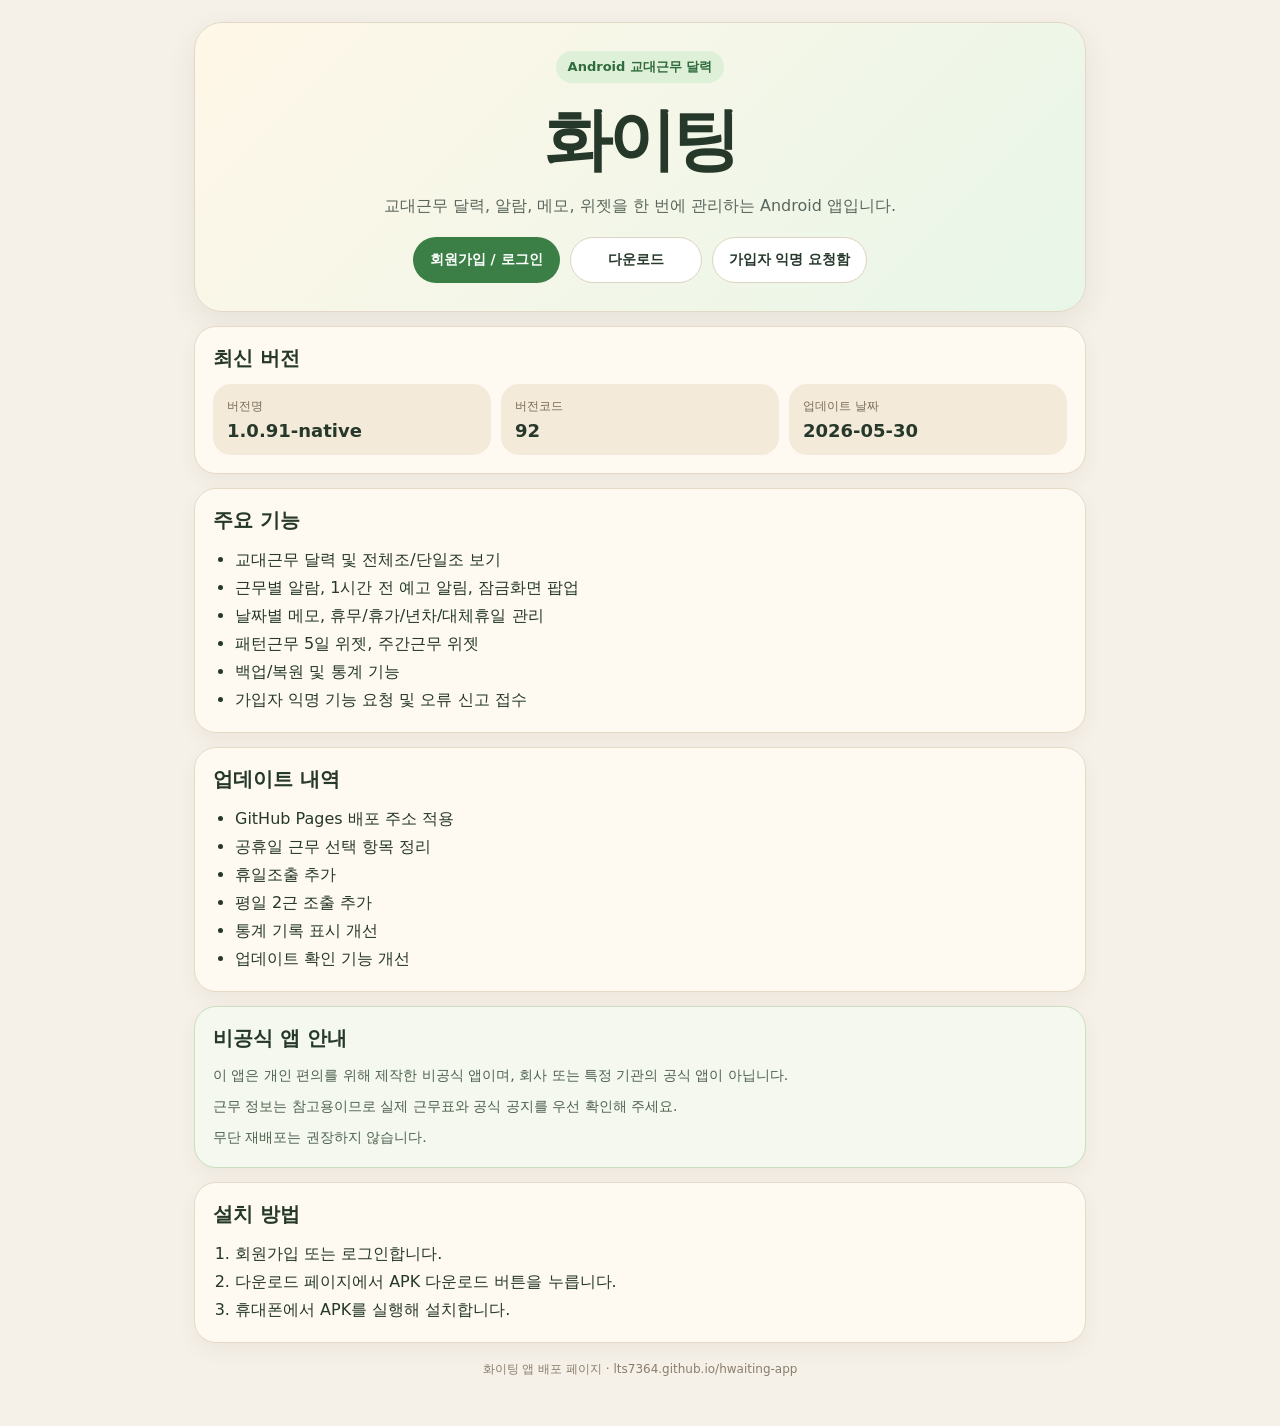
==== index.html @ ff62a0c6 "Add files via upload" ====
<!doctype html>
<html lang="ko">
<head>
  <meta charset="utf-8" />
  <meta name="viewport" content="width=device-width, initial-scale=1" />
  <title>화이팅 교대근무 앱</title>
  <link rel="stylesheet" href="style.css" />
</head>
<body>
  <main class="page">
    <section class="hero">
      <div class="badge">Android 교대근무 달력</div>
      <h1>화이팅</h1>
      <p class="subtitle">교대근무 달력, 알람, 메모, 위젯을 한 번에 관리하는 Android 앱입니다.</p>
      <div class="actions">
        <a class="btn primary" href="login.html">회원가입 / 로그인</a>
        <a class="btn secondary" href="download.html">다운로드</a>
        <a class="btn secondary" href="request.html">가입자 익명 요청함</a>
      </div>
      
    </section>

    <section class="card version-card">
      <h2>최신 버전</h2>
      <div class="version-grid">
        <div><span class="label">버전명</span><strong id="versionName">불러오는 중...</strong></div>
        <div><span class="label">버전코드</span><strong id="versionCode">-</strong></div>
        <div><span class="label">업데이트 날짜</span><strong id="updatedAt">-</strong></div>
      </div>
    </section>

    <section class="card">
      <h2>주요 기능</h2>
      <ul class="feature-list">
        <li>교대근무 달력 및 전체조/단일조 보기</li>
        <li>근무별 알람, 1시간 전 예고 알림, 잠금화면 팝업</li>
        <li>날짜별 메모, 휴무/휴가/년차/대체휴일 관리</li>
        <li>패턴근무 5일 위젯, 주간근무 위젯</li>
        <li>백업/복원 및 통계 기능</li>
        <li>가입자 익명 기능 요청 및 오류 신고 접수</li>
      </ul>
    </section>

    <section class="card" id="changelog-card">
      <h2>업데이트 내역</h2>
      <ul id="changelog" class="changelog"><li>업데이트 내역을 불러오는 중...</li></ul>
    </section>


    <section class="card notice-card">
      <h2>비공식 앱 안내</h2>
      <p>
        이 앱은 개인 편의를 위해 제작한 비공식 앱이며, 회사 또는 특정 기관의 공식 앱이 아닙니다.
      </p>
      <p>
        근무 정보는 참고용이므로 실제 근무표와 공식 공지를 우선 확인해 주세요.
      </p>
      <p>
        무단 재배포는 권장하지 않습니다.
      </p>
    </section>

    <section class="card" id="install">
      <h2>설치 방법</h2>
      <ol class="install-list">
        <li>회원가입 또는 로그인합니다.</li>
        <li>다운로드 페이지에서 APK 다운로드 버튼을 누릅니다.</li>
        <li>휴대폰에서 APK를 실행해 설치합니다.</li>
      </ol>
    </section>

    <footer>
      <p>화이팅 앱 배포 페이지 · lts7364.github.io/hwaiting-app</p>
    </footer>
  </main>

  <script>
    async function loadVersion() {
      try {
        const res = await fetch("version.json", { cache: "no-store" });
        const data = await res.json();
        document.getElementById("versionName").textContent = data.versionName || "-";
        document.getElementById("versionCode").textContent = data.versionCode ?? "-";
        document.getElementById("updatedAt").textContent = data.updatedAt || "-";

        const list = document.getElementById("changelog");
        list.innerHTML = "";
        const changelog = Array.isArray(data.changelog) ? data.changelog : [];
        if (changelog.length === 0) {
          list.innerHTML = "<li>등록된 업데이트 내역이 없습니다.</li>";
        } else {
          changelog.forEach(item => {
            const li = document.createElement("li");
            li.textContent = item;
            list.appendChild(li);
          });
        }
      } catch (e) {
        document.getElementById("versionName").textContent = "확인 실패";
        document.getElementById("changelog").innerHTML = "<li>version.json을 불러오지 못했습니다.</li>";
      }
    }
    loadVersion();
  </script>
</body>
</html>
---- style.css ----
* { box-sizing: border-box; }

body {
  margin: 0;
  font-family: system-ui, -apple-system, BlinkMacSystemFont, "Segoe UI", sans-serif;
  background: #f6f1e8;
  color: #25382a;
}

.page {
  width: min(920px, 100%);
  margin: 0 auto;
  padding: 22px 14px 36px;
}

.page.narrow { width: min(620px, 100%); }

.hero {
  background: linear-gradient(135deg, #fff7e8, #e8f6e8);
  border: 1px solid #e2d8c7;
  border-radius: 28px;
  padding: 28px 20px;
  text-align: center;
  box-shadow: 0 10px 30px rgba(50, 45, 35, 0.08);
}

.small-hero { padding: 22px 18px; }

.badge {
  display: inline-block;
  padding: 7px 12px;
  border-radius: 999px;
  background: #dff0d8;
  color: #2f6b3c;
  font-size: 13px;
  font-weight: 800;
}

h1 {
  margin: 12px 0 8px;
  font-size: clamp(40px, 11vw, 68px);
  letter-spacing: -0.06em;
}

.subtitle {
  margin: 0 auto;
  max-width: 620px;
  font-size: 16px;
  line-height: 1.55;
  color: #5a665c;
}

.actions {
  margin-top: 18px;
  display: flex;
  gap: 10px;
  justify-content: center;
  flex-wrap: wrap;
}

.actions.left { justify-content: flex-start; }

.btn {
  display: inline-flex;
  align-items: center;
  justify-content: center;
  min-width: 132px;
  min-height: 46px;
  padding: 0 16px;
  border-radius: 999px;
  text-decoration: none;
  font-weight: 900;
  border: 1px solid transparent;
  cursor: pointer;
  font-size: 14px;
}

.btn.primary { background: #3b7f47; color: white; }
.btn.secondary { background: white; color: #25382a; border-color: #ded3c2; }
.btn.danger { background: #d65d65; color: white; }
.btn.full { width: 100%; }
.btn.mini { min-width: 90px; min-height: 38px; padding: 0 12px; }

.notice {
  margin: 14px 0 0;
  font-size: 13px;
  color: #7a6b56;
}

.card {
  margin-top: 14px;
  background: #fffaf1;
  border: 1px solid #e5dac8;
  border-radius: 22px;
  padding: 18px;
  box-shadow: 0 8px 20px rgba(50, 45, 35, 0.05);
}

.card h2 { margin: 0 0 12px; font-size: 20px; }

.version-grid {
  display: grid;
  grid-template-columns: repeat(3, 1fr);
  gap: 10px;
}

.version-grid > div {
  background: #f4ead9;
  border-radius: 18px;
  padding: 14px;
}

.label {
  display: block;
  font-size: 12px;
  color: #7a6b56;
  margin-bottom: 5px;
}

strong { font-size: 18px; }

.feature-list, .changelog, .install-list {
  margin: 0;
  padding-left: 22px;
  line-height: 1.75;
}

.form { display: grid; gap: 10px; }

input {
  width: 100%;
  min-height: 46px;
  border-radius: 14px;
  border: 1px solid #dacdbb;
  background: white;
  color: #25382a;
  padding: 0 13px;
  font-size: 15px;
  outline: none;
}

input:focus { border-color: #3b7f47; box-shadow: 0 0 0 3px rgba(59, 127, 71, 0.14); }

.small {
  margin: 0;
  color: #6e6558;
  font-size: 13px;
  line-height: 1.6;
}

code {
  background: #eee3d2;
  padding: 2px 5px;
  border-radius: 6px;
}

.warn {
  background: #fff1f3;
  border-color: #f3cad2;
}

.warn p {
  margin: 0;
  line-height: 1.6;
  color: #774955;
}

.list { display: grid; gap: 10px; margin-top: 12px; }

.item {
  display: flex;
  gap: 10px;
  align-items: center;
  justify-content: space-between;
  background: #f4ead9;
  border: 1px solid #e1d3bf;
  border-radius: 16px;
  padding: 12px;
}

.meta {
  margin-top: 4px;
  font-size: 12px;
  color: #6e6558;
  line-height: 1.4;
}

footer {
  text-align: center;
  margin-top: 18px;
  color: #8a7d6c;
  font-size: 12px;
}

@media (max-width: 620px) {
  .version-grid { grid-template-columns: 1fr; }
  .hero { padding: 24px 16px; }
  .btn { width: 100%; }
  .item { align-items: stretch; flex-direction: column; }
}


.notice-card {
  background: #f4f8ef;
  border-color: #cadfbe;
}

.notice-card p {
  margin: 8px 0 0;
  line-height: 1.65;
  color: #4f614f;
  font-size: 14px;
}


select,
textarea {
  width: 100%;
  border-radius: 14px;
  border: 1px solid #dacdbb;
  background: white;
  color: #25382a;
  padding: 12px 13px;
  font-size: 15px;
  outline: none;
  font-family: inherit;
}

select {
  min-height: 46px;
}

textarea {
  min-height: 140px;
  resize: vertical;
  line-height: 1.5;
}

select:focus,
textarea:focus {
  border-color: #3b7f47;
  box-shadow: 0 0 0 3px rgba(59, 127, 71, 0.14);
}

.top-gap {
  margin-top: 10px;
}

.no-top {
  margin-top: 10px;
}

.item.vertical {
  align-items: stretch;
  flex-direction: column;
}

.item-head {
  display: flex;
  gap: 8px;
  justify-content: space-between;
  align-items: center;
}

.status {
  display: inline-flex;
  align-items: center;
  justify-content: center;
  border-radius: 999px;
  background: #eadfcf;
  color: #5c5044;
  padding: 4px 9px;
  font-size: 12px;
  font-weight: 900;
  white-space: nowrap;
}

.status.progress {
  background: #d9e8ff;
  color: #285c99;
}

.status.done {
  background: #dff0d8;
  color: #2f6b3c;
}

.status.hold {
  background: #ffe0e4;
  color: #9b3e4b;
}

.request-content {
  white-space: pre-wrap;
  line-height: 1.55;
  font-size: 14px;
  color: #25382a;
  background: rgba(255,255,255,0.55);
  border-radius: 14px;
  padding: 10px;
  margin-top: 8px;
}
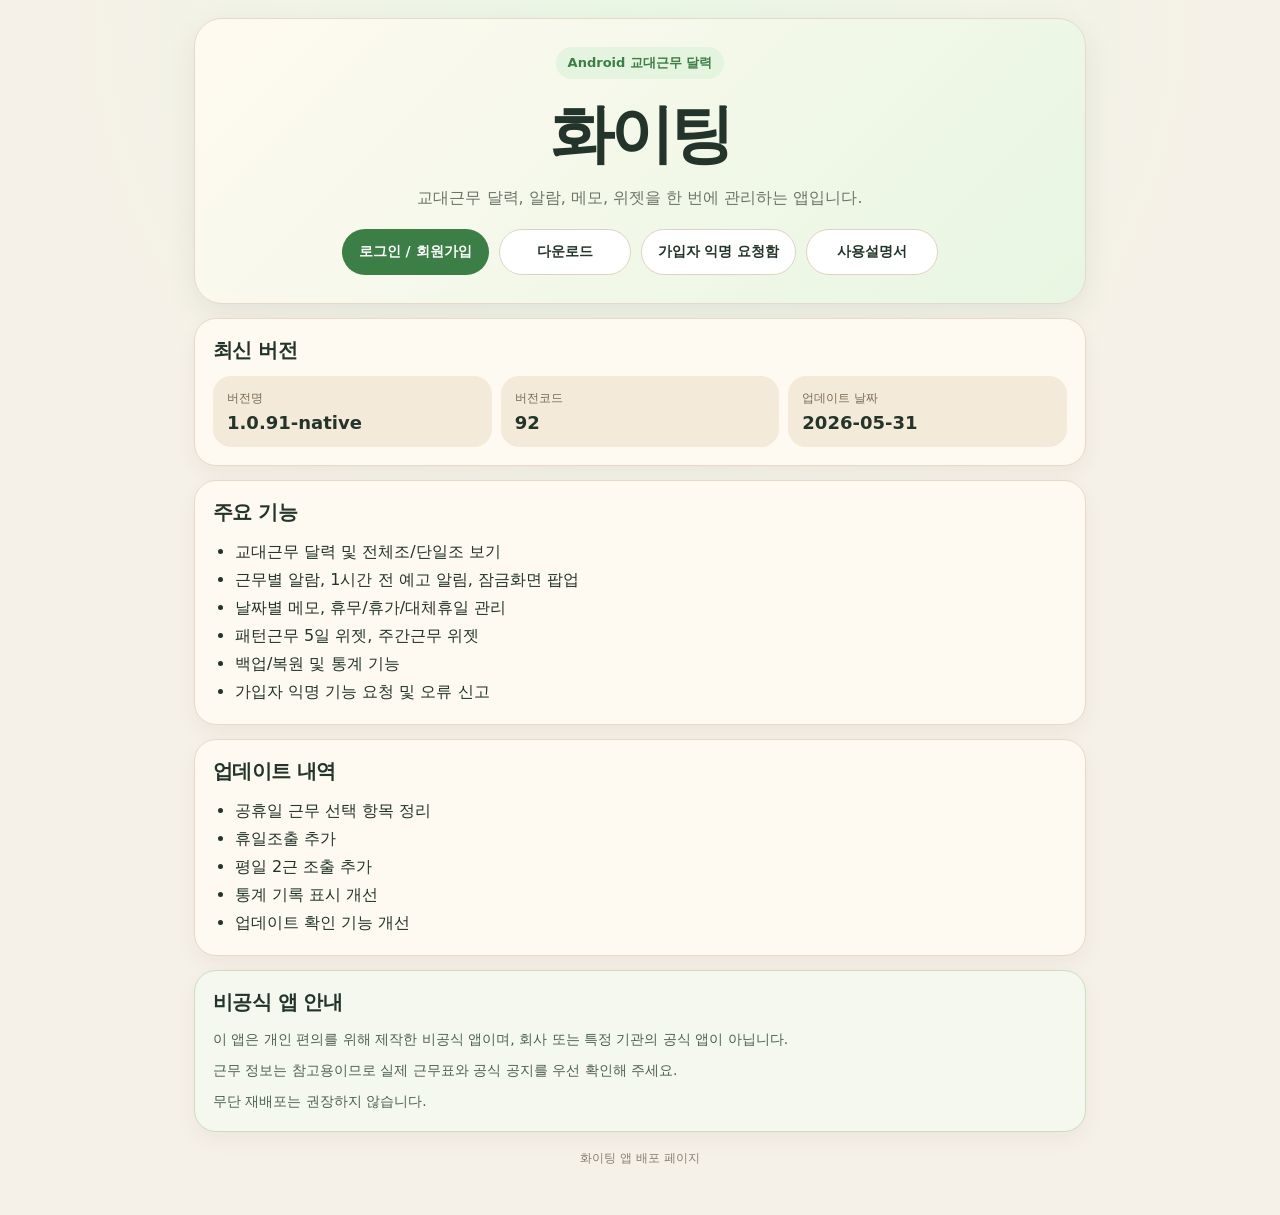
==== commit 020fb46c: "Add files via upload" ====
--- a/index.html
+++ b/index.html
@@ -11,13 +11,13 @@
     <section class="hero">
       <div class="badge">Android 교대근무 달력</div>
       <h1>화이팅</h1>
-      <p class="subtitle">교대근무 달력, 알람, 메모, 위젯을 한 번에 관리하는 Android 앱입니다.</p>
+      <p class="subtitle">교대근무 달력, 알람, 메모, 위젯을 한 번에 관리하는 앱입니다.</p>
       <div class="actions">
-        <a class="btn primary" href="login.html">회원가입 / 로그인</a>
+        <a class="btn primary" href="login.html">로그인 / 회원가입</a>
         <a class="btn secondary" href="download.html">다운로드</a>
         <a class="btn secondary" href="request.html">가입자 익명 요청함</a>
+        <a class="btn secondary" href="guide.html">사용설명서</a>
       </div>
-      
     </section>
 
     <section class="card version-card">
@@ -34,10 +34,10 @@
       <ul class="feature-list">
         <li>교대근무 달력 및 전체조/단일조 보기</li>
         <li>근무별 알람, 1시간 전 예고 알림, 잠금화면 팝업</li>
-        <li>날짜별 메모, 휴무/휴가/년차/대체휴일 관리</li>
+        <li>날짜별 메모, 휴무/휴가/대체휴일 관리</li>
         <li>패턴근무 5일 위젯, 주간근무 위젯</li>
         <li>백업/복원 및 통계 기능</li>
-        <li>가입자 익명 기능 요청 및 오류 신고 접수</li>
+        <li>가입자 익명 기능 요청 및 오류 신고</li>
       </ul>
     </section>
 
@@ -46,31 +46,15 @@
       <ul id="changelog" class="changelog"><li>업데이트 내역을 불러오는 중...</li></ul>
     </section>
 
-
     <section class="card notice-card">
       <h2>비공식 앱 안내</h2>
-      <p>
-        이 앱은 개인 편의를 위해 제작한 비공식 앱이며, 회사 또는 특정 기관의 공식 앱이 아닙니다.
-      </p>
-      <p>
-        근무 정보는 참고용이므로 실제 근무표와 공식 공지를 우선 확인해 주세요.
-      </p>
-      <p>
-        무단 재배포는 권장하지 않습니다.
-      </p>
-    </section>
-
-    <section class="card" id="install">
-      <h2>설치 방법</h2>
-      <ol class="install-list">
-        <li>회원가입 또는 로그인합니다.</li>
-        <li>다운로드 페이지에서 APK 다운로드 버튼을 누릅니다.</li>
-        <li>휴대폰에서 APK를 실행해 설치합니다.</li>
-      </ol>
+      <p>이 앱은 개인 편의를 위해 제작한 비공식 앱이며, 회사 또는 특정 기관의 공식 앱이 아닙니다.</p>
+      <p>근무 정보는 참고용이므로 실제 근무표와 공식 공지를 우선 확인해 주세요.</p>
+      <p>무단 재배포는 권장하지 않습니다.</p>
     </section>
 
     <footer>
-      <p>화이팅 앱 배포 페이지 · lts7364.github.io/hwaiting-app</p>
+      <p>화이팅 앱 배포 페이지</p>
     </footer>
   </main>
 
--- a/style.css
+++ b/style.css
@@ -1,25 +1,38 @@
 * { box-sizing: border-box; }
+
+:root {
+  --bg: #f6f1e8;
+  --card: #fffaf1;
+  --card2: #ffffff;
+  --text: #23352a;
+  --muted: #6d756b;
+  --green: #3b7f47;
+  --green2: #e4f4df;
+  --line: #e5dac8;
+  --warn: #fff4d7;
+  --danger: #d65d65;
+}
 
 body {
   margin: 0;
   font-family: system-ui, -apple-system, BlinkMacSystemFont, "Segoe UI", sans-serif;
-  background: #f6f1e8;
-  color: #25382a;
+  background: radial-gradient(circle at top, #eaf7e5 0, #f6f1e8 44%, #f6f1e8 100%);
+  color: var(--text);
 }
 
 .page {
   width: min(920px, 100%);
   margin: 0 auto;
-  padding: 22px 14px 36px;
+  padding: 18px 14px 36px;
 }
 
 .page.narrow { width: min(620px, 100%); }
 
 .hero {
-  background: linear-gradient(135deg, #fff7e8, #e8f6e8);
-  border: 1px solid #e2d8c7;
+  background: linear-gradient(135deg, #fffaf0, #e7f6e2);
+  border: 1px solid var(--line);
   border-radius: 28px;
-  padding: 28px 20px;
+  padding: 28px 18px;
   text-align: center;
   box-shadow: 0 10px 30px rgba(50, 45, 35, 0.08);
 }
@@ -30,24 +43,30 @@
   display: inline-block;
   padding: 7px 12px;
   border-radius: 999px;
-  background: #dff0d8;
-  color: #2f6b3c;
+  background: var(--green2);
+  color: var(--green);
   font-size: 13px;
-  font-weight: 800;
+  font-weight: 900;
 }
 
 h1 {
   margin: 12px 0 8px;
-  font-size: clamp(40px, 11vw, 68px);
+  font-size: clamp(38px, 10vw, 64px);
   letter-spacing: -0.06em;
+}
+
+h2 {
+  margin: 0 0 12px;
+  font-size: 20px;
+  letter-spacing: -0.03em;
 }
 
 .subtitle {
   margin: 0 auto;
-  max-width: 620px;
+  max-width: 640px;
   font-size: 16px;
   line-height: 1.55;
-  color: #5a665c;
+  color: var(--muted);
 }
 
 .actions {
@@ -59,6 +78,7 @@
 }
 
 .actions.left { justify-content: flex-start; }
+.actions.no-top { margin-top: 10px; }
 
 .btn {
   display: inline-flex;
@@ -73,35 +93,64 @@
   border: 1px solid transparent;
   cursor: pointer;
   font-size: 14px;
-}
-
-.btn.primary { background: #3b7f47; color: white; }
-.btn.secondary { background: white; color: #25382a; border-color: #ded3c2; }
-.btn.danger { background: #d65d65; color: white; }
+  font-family: inherit;
+}
+
+.btn.primary { background: var(--green); color: white; }
+.btn.secondary { background: white; color: var(--text); border-color: #ded3c2; }
+.btn.danger { background: var(--danger); color: white; }
 .btn.full { width: 100%; }
-.btn.mini { min-width: 90px; min-height: 38px; padding: 0 12px; }
-
-.notice {
-  margin: 14px 0 0;
+.btn.mini { min-width: 76px; min-height: 36px; padding: 0 12px; font-size: 12px; }
+
+.text-links {
+  margin-top: 14px;
+  display: flex;
+  justify-content: center;
+  gap: 12px;
+  flex-wrap: wrap;
+  color: var(--muted);
   font-size: 13px;
-  color: #7a6b56;
+}
+
+.text-links a,
+.text-links button {
+  border: 0;
+  background: transparent;
+  color: var(--green);
+  font-weight: 900;
+  font: inherit;
+  cursor: pointer;
+  text-decoration: none;
+  padding: 0;
 }
 
 .card {
   margin-top: 14px;
-  background: #fffaf1;
-  border: 1px solid #e5dac8;
+  background: var(--card);
+  border: 1px solid var(--line);
   border-radius: 22px;
   padding: 18px;
   box-shadow: 0 8px 20px rgba(50, 45, 35, 0.05);
 }
 
-.card h2 { margin: 0 0 12px; font-size: 20px; }
+.card.white { background: white; }
+
+.notice-card {
+  background: #f4f8ef;
+  border-color: #cadfbe;
+}
+
+.notice-card p {
+  margin: 8px 0 0;
+  line-height: 1.65;
+  color: #4f614f;
+  font-size: 14px;
+}
 
 .version-grid {
   display: grid;
   grid-template-columns: repeat(3, 1fr);
-  gap: 10px;
+  gap: 9px;
 }
 
 .version-grid > div {
@@ -127,43 +176,39 @@
 
 .form { display: grid; gap: 10px; }
 
-input {
+input, select, textarea {
   width: 100%;
-  min-height: 46px;
   border-radius: 14px;
   border: 1px solid #dacdbb;
   background: white;
-  color: #25382a;
-  padding: 0 13px;
+  color: var(--text);
+  padding: 12px 13px;
   font-size: 15px;
   outline: none;
-}
-
-input:focus { border-color: #3b7f47; box-shadow: 0 0 0 3px rgba(59, 127, 71, 0.14); }
+  font-family: inherit;
+}
+
+input, select { min-height: 46px; }
+
+textarea {
+  min-height: 140px;
+  resize: vertical;
+  line-height: 1.5;
+}
+
+input:focus, select:focus, textarea:focus {
+  border-color: var(--green);
+  box-shadow: 0 0 0 3px rgba(59, 127, 71, 0.14);
+}
 
 .small {
   margin: 0;
-  color: #6e6558;
+  color: var(--muted);
   font-size: 13px;
   line-height: 1.6;
 }
 
-code {
-  background: #eee3d2;
-  padding: 2px 5px;
-  border-radius: 6px;
-}
-
-.warn {
-  background: #fff1f3;
-  border-color: #f3cad2;
-}
-
-.warn p {
-  margin: 0;
-  line-height: 1.6;
-  color: #774955;
-}
+.top-gap { margin-top: 10px; }
 
 .list { display: grid; gap: 10px; margin-top: 12px; }
 
@@ -178,11 +223,114 @@
   padding: 12px;
 }
 
+.item.vertical {
+  align-items: stretch;
+  flex-direction: column;
+}
+
+.item-head {
+  display: flex;
+  gap: 8px;
+  justify-content: space-between;
+  align-items: center;
+}
+
 .meta {
   margin-top: 4px;
   font-size: 12px;
-  color: #6e6558;
+  color: var(--muted);
   line-height: 1.4;
+}
+
+.status {
+  display: inline-flex;
+  align-items: center;
+  justify-content: center;
+  border-radius: 999px;
+  background: #eadfcf;
+  color: #5c5044;
+  padding: 4px 9px;
+  font-size: 12px;
+  font-weight: 900;
+  white-space: nowrap;
+}
+
+.status.progress { background: #d9e8ff; color: #285c99; }
+.status.done { background: #dff0d8; color: #2f6b3c; }
+.status.hold { background: #ffe0e4; color: #9b3e4b; }
+
+.request-content {
+  white-space: pre-wrap;
+  line-height: 1.55;
+  font-size: 14px;
+  color: var(--text);
+  background: rgba(255,255,255,0.6);
+  border-radius: 14px;
+  padding: 10px;
+  margin-top: 8px;
+}
+
+.mode-grid {
+  display: grid;
+  gap: 10px;
+  grid-template-columns: 1fr 1fr;
+}
+
+.mode-card {
+  border: 1px solid var(--line);
+  background: white;
+  border-radius: 22px;
+  padding: 18px;
+  text-align: left;
+  cursor: pointer;
+}
+
+.mode-card b {
+  display: block;
+  font-size: 20px;
+  margin-bottom: 6px;
+}
+
+.mode-card span {
+  display: block;
+  color: var(--muted);
+  font-size: 13px;
+  line-height: 1.45;
+}
+
+.done-card {
+  text-align: center;
+  background: white;
+}
+
+.download-title {
+  font-size: 28px;
+  margin: 4px 0 8px;
+  letter-spacing: -0.04em;
+}
+
+.guide-step {
+  display: grid;
+  grid-template-columns: 42px 1fr;
+  gap: 12px;
+  align-items: start;
+}
+
+.guide-num {
+  width: 42px;
+  height: 42px;
+  border-radius: 50%;
+  display: inline-flex;
+  align-items: center;
+  justify-content: center;
+  background: var(--green);
+  color: white;
+  font-weight: 900;
+}
+
+.summary-box {
+  background: var(--warn);
+  border-color: #e8ca71;
 }
 
 footer {
@@ -192,111 +340,12 @@
   font-size: 12px;
 }
 
+.hidden { display: none !important; }
+
 @media (max-width: 620px) {
-  .version-grid { grid-template-columns: 1fr; }
+  .version-grid, .mode-grid { grid-template-columns: 1fr; }
   .hero { padding: 24px 16px; }
   .btn { width: 100%; }
   .item { align-items: stretch; flex-direction: column; }
-}
-
-
-.notice-card {
-  background: #f4f8ef;
-  border-color: #cadfbe;
-}
-
-.notice-card p {
-  margin: 8px 0 0;
-  line-height: 1.65;
-  color: #4f614f;
-  font-size: 14px;
-}
-
-
-select,
-textarea {
-  width: 100%;
-  border-radius: 14px;
-  border: 1px solid #dacdbb;
-  background: white;
-  color: #25382a;
-  padding: 12px 13px;
-  font-size: 15px;
-  outline: none;
-  font-family: inherit;
-}
-
-select {
-  min-height: 46px;
-}
-
-textarea {
-  min-height: 140px;
-  resize: vertical;
-  line-height: 1.5;
-}
-
-select:focus,
-textarea:focus {
-  border-color: #3b7f47;
-  box-shadow: 0 0 0 3px rgba(59, 127, 71, 0.14);
-}
-
-.top-gap {
-  margin-top: 10px;
-}
-
-.no-top {
-  margin-top: 10px;
-}
-
-.item.vertical {
-  align-items: stretch;
-  flex-direction: column;
-}
-
-.item-head {
-  display: flex;
-  gap: 8px;
-  justify-content: space-between;
-  align-items: center;
-}
-
-.status {
-  display: inline-flex;
-  align-items: center;
-  justify-content: center;
-  border-radius: 999px;
-  background: #eadfcf;
-  color: #5c5044;
-  padding: 4px 9px;
-  font-size: 12px;
-  font-weight: 900;
-  white-space: nowrap;
-}
-
-.status.progress {
-  background: #d9e8ff;
-  color: #285c99;
-}
-
-.status.done {
-  background: #dff0d8;
-  color: #2f6b3c;
-}
-
-.status.hold {
-  background: #ffe0e4;
-  color: #9b3e4b;
-}
-
-.request-content {
-  white-space: pre-wrap;
-  line-height: 1.55;
-  font-size: 14px;
-  color: #25382a;
-  background: rgba(255,255,255,0.55);
-  border-radius: 14px;
-  padding: 10px;
-  margin-top: 8px;
-}
+  .text-links { flex-direction: column; align-items: center; gap: 8px; }
+}
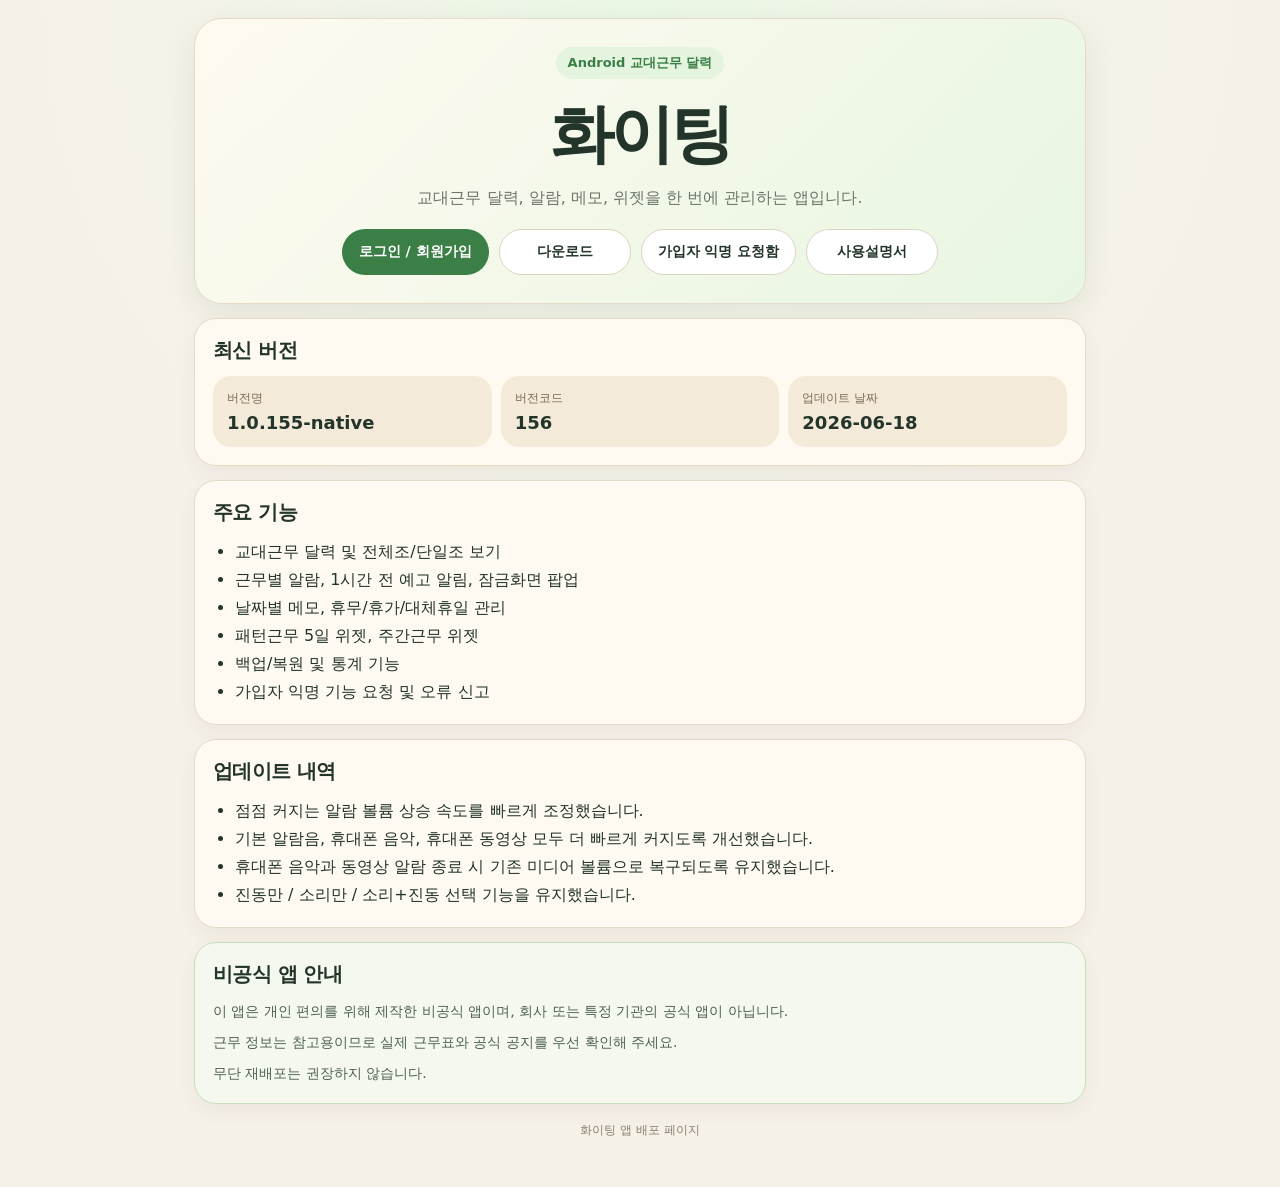
==== commit ed1b7adf: "Add files via upload" ====
--- a/index.html
+++ b/index.html
@@ -66,7 +66,6 @@
         document.getElementById("versionName").textContent = data.versionName || "-";
         document.getElementById("versionCode").textContent = data.versionCode ?? "-";
         document.getElementById("updatedAt").textContent = data.updatedAt || "-";
-
         const list = document.getElementById("changelog");
         list.innerHTML = "";
         const changelog = Array.isArray(data.changelog) ? data.changelog : [];
--- a/style.css
+++ b/style.css
@@ -97,6 +97,7 @@
 }
 
 .btn.primary { background: var(--green); color: white; }
+.btn:disabled { opacity: 0.55; cursor: not-allowed; filter: grayscale(0.15); }
 .btn.secondary { background: white; color: var(--text); border-color: #ded3c2; }
 .btn.danger { background: var(--danger); color: white; }
 .btn.full { width: 100%; }
@@ -333,6 +334,25 @@
   border-color: #e8ca71;
 }
 
+.guide-image-card {
+  background: #fffdf7;
+}
+
+.guide-image-link {
+  display: block;
+  margin-top: 12px;
+  border-radius: 18px;
+  overflow: hidden;
+  border: 1px solid var(--line);
+  background: white;
+}
+
+.guide-main-image {
+  display: block;
+  width: 100%;
+  height: auto;
+}
+
 footer {
   text-align: center;
   margin-top: 18px;
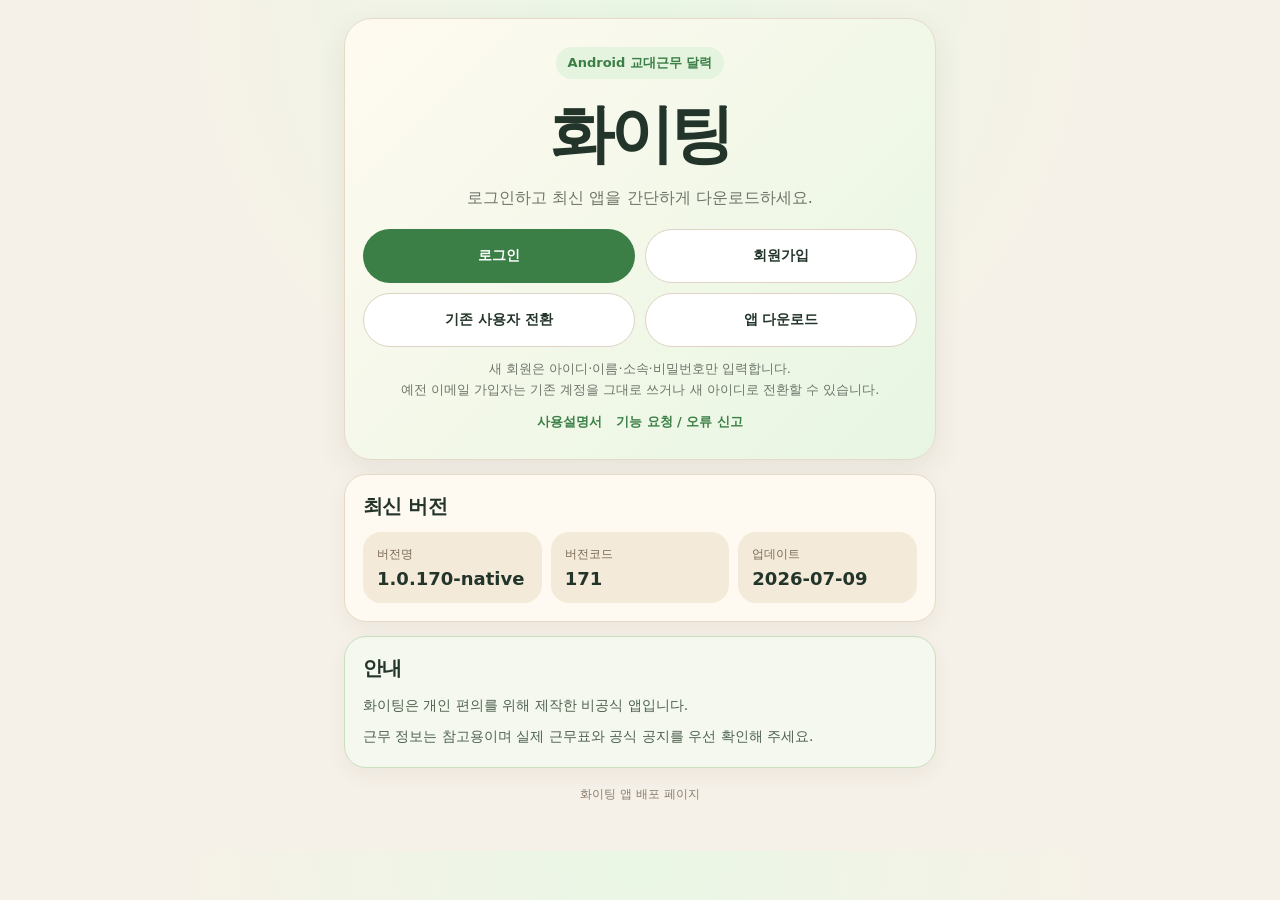
==== commit b554313b: "Simplify homepage for member login and download" ====
--- a/index.html
+++ b/index.html
@@ -5,18 +5,34 @@
   <meta name="viewport" content="width=device-width, initial-scale=1" />
   <title>화이팅 교대근무 앱</title>
   <link rel="stylesheet" href="style.css" />
+  <style>
+    .home-actions{display:grid;grid-template-columns:1fr 1fr;gap:10px;margin-top:18px}
+    .home-actions .btn{width:100%;min-height:54px}
+    .home-note{margin-top:12px;color:var(--muted);font-size:13px;line-height:1.6}
+    .mini-links{margin-top:12px;display:flex;gap:14px;justify-content:center;flex-wrap:wrap;font-size:13px}
+    .mini-links a{color:var(--green);font-weight:900;text-decoration:none}
+    @media(max-width:620px){.home-actions{grid-template-columns:1fr}}
+  </style>
 </head>
 <body>
-  <main class="page">
+  <main class="page narrow">
     <section class="hero">
       <div class="badge">Android 교대근무 달력</div>
       <h1>화이팅</h1>
-      <p class="subtitle">교대근무 달력, 알람, 메모, 위젯을 한 번에 관리하는 앱입니다.</p>
-      <div class="actions">
-        <a class="btn primary" href="login.html">로그인 / 회원가입</a>
-        <a class="btn secondary" href="download.html">다운로드</a>
-        <a class="btn secondary" href="request.html">가입자 익명 요청함</a>
-        <a class="btn secondary" href="guide.html">사용설명서</a>
+      <p class="subtitle">로그인하고 최신 앱을 간단하게 다운로드하세요.</p>
+
+      <div class="home-actions">
+        <a class="btn primary" href="login.html">로그인</a>
+        <a class="btn secondary" href="login.html?mode=signup">회원가입</a>
+        <a class="btn secondary" href="login.html?mode=legacy">기존 사용자 전환</a>
+        <a class="btn secondary" href="download.html">앱 다운로드</a>
+      </div>
+
+      <p class="home-note">새 회원은 아이디·이름·소속·비밀번호만 입력합니다.<br>예전 이메일 가입자는 기존 계정을 그대로 쓰거나 새 아이디로 전환할 수 있습니다.</p>
+
+      <div class="mini-links">
+        <a href="guide.html">사용설명서</a>
+        <a href="request.html">기능 요청 / 오류 신고</a>
       </div>
     </section>
 
@@ -25,62 +41,29 @@
       <div class="version-grid">
         <div><span class="label">버전명</span><strong id="versionName">불러오는 중...</strong></div>
         <div><span class="label">버전코드</span><strong id="versionCode">-</strong></div>
-        <div><span class="label">업데이트 날짜</span><strong id="updatedAt">-</strong></div>
+        <div><span class="label">업데이트</span><strong id="updatedAt">-</strong></div>
       </div>
     </section>
 
-    <section class="card">
-      <h2>주요 기능</h2>
-      <ul class="feature-list">
-        <li>교대근무 달력 및 전체조/단일조 보기</li>
-        <li>근무별 알람, 1시간 전 예고 알림, 잠금화면 팝업</li>
-        <li>날짜별 메모, 휴무/휴가/대체휴일 관리</li>
-        <li>패턴근무 5일 위젯, 주간근무 위젯</li>
-        <li>백업/복원 및 통계 기능</li>
-        <li>가입자 익명 기능 요청 및 오류 신고</li>
-      </ul>
+    <section class="card notice-card">
+      <h2>안내</h2>
+      <p>화이팅은 개인 편의를 위해 제작한 비공식 앱입니다.</p>
+      <p>근무 정보는 참고용이며 실제 근무표와 공식 공지를 우선 확인해 주세요.</p>
     </section>
 
-    <section class="card" id="changelog-card">
-      <h2>업데이트 내역</h2>
-      <ul id="changelog" class="changelog"><li>업데이트 내역을 불러오는 중...</li></ul>
-    </section>
-
-    <section class="card notice-card">
-      <h2>비공식 앱 안내</h2>
-      <p>이 앱은 개인 편의를 위해 제작한 비공식 앱이며, 회사 또는 특정 기관의 공식 앱이 아닙니다.</p>
-      <p>근무 정보는 참고용이므로 실제 근무표와 공식 공지를 우선 확인해 주세요.</p>
-      <p>무단 재배포는 권장하지 않습니다.</p>
-    </section>
-
-    <footer>
-      <p>화이팅 앱 배포 페이지</p>
-    </footer>
+    <footer><p>화이팅 앱 배포 페이지</p></footer>
   </main>
 
   <script>
     async function loadVersion() {
       try {
-        const res = await fetch("version.json", { cache: "no-store" });
-        const data = await res.json();
+        const response = await fetch("version.json", { cache: "no-store" });
+        const data = await response.json();
         document.getElementById("versionName").textContent = data.versionName || "-";
         document.getElementById("versionCode").textContent = data.versionCode ?? "-";
         document.getElementById("updatedAt").textContent = data.updatedAt || "-";
-        const list = document.getElementById("changelog");
-        list.innerHTML = "";
-        const changelog = Array.isArray(data.changelog) ? data.changelog : [];
-        if (changelog.length === 0) {
-          list.innerHTML = "<li>등록된 업데이트 내역이 없습니다.</li>";
-        } else {
-          changelog.forEach(item => {
-            const li = document.createElement("li");
-            li.textContent = item;
-            list.appendChild(li);
-          });
-        }
-      } catch (e) {
+      } catch (_) {
         document.getElementById("versionName").textContent = "확인 실패";
-        document.getElementById("changelog").innerHTML = "<li>version.json을 불러오지 못했습니다.</li>";
       }
     }
     loadVersion();
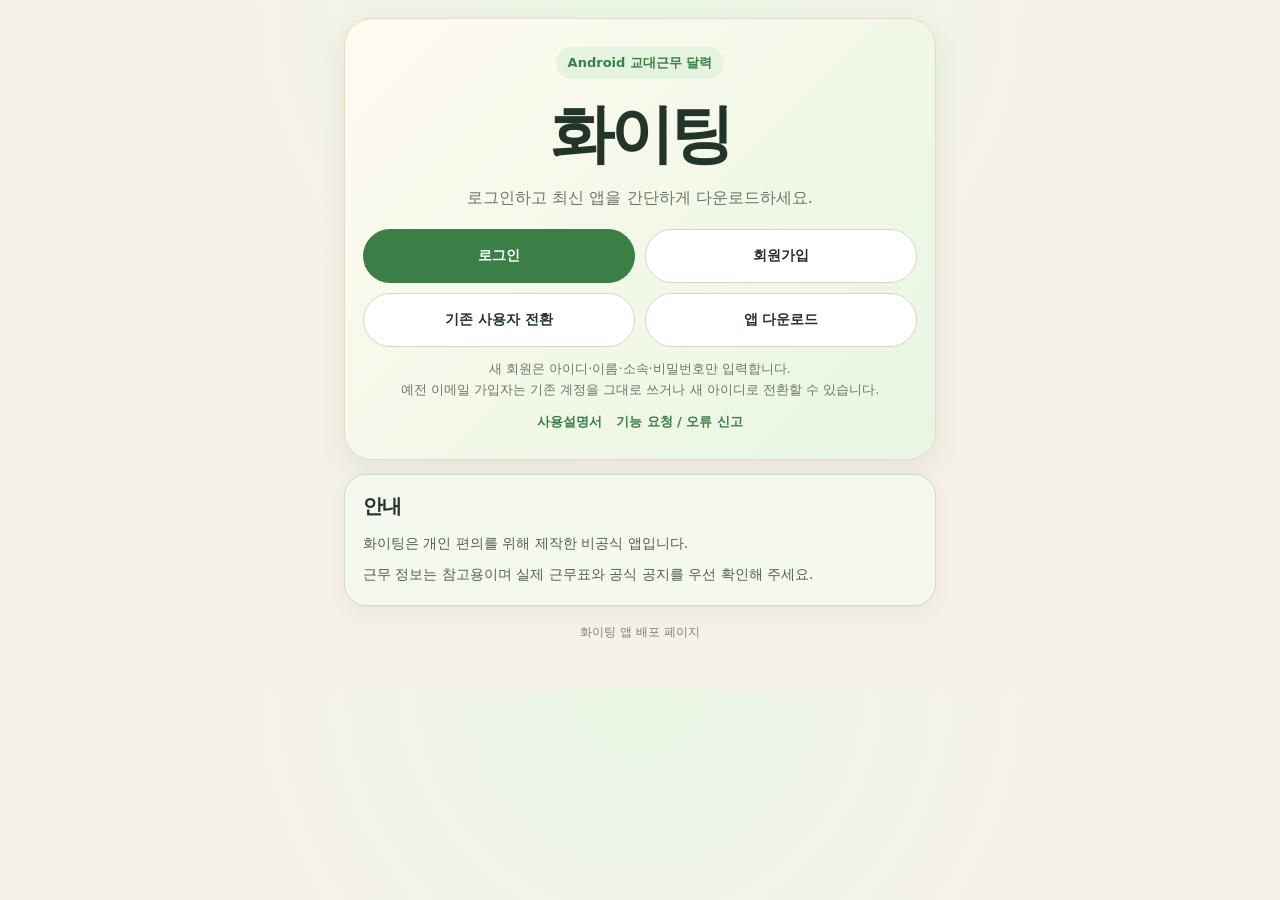
==== commit 6dcd4666: "Keep homepage focused on login and download" ====
--- a/index.html
+++ b/index.html
@@ -36,15 +36,6 @@
       </div>
     </section>
 
-    <section class="card version-card">
-      <h2>최신 버전</h2>
-      <div class="version-grid">
-        <div><span class="label">버전명</span><strong id="versionName">불러오는 중...</strong></div>
-        <div><span class="label">버전코드</span><strong id="versionCode">-</strong></div>
-        <div><span class="label">업데이트</span><strong id="updatedAt">-</strong></div>
-      </div>
-    </section>
-
     <section class="card notice-card">
       <h2>안내</h2>
       <p>화이팅은 개인 편의를 위해 제작한 비공식 앱입니다.</p>
@@ -54,19 +45,5 @@
     <footer><p>화이팅 앱 배포 페이지</p></footer>
   </main>
 
-  <script>
-    async function loadVersion() {
-      try {
-        const response = await fetch("version.json", { cache: "no-store" });
-        const data = await response.json();
-        document.getElementById("versionName").textContent = data.versionName || "-";
-        document.getElementById("versionCode").textContent = data.versionCode ?? "-";
-        document.getElementById("updatedAt").textContent = data.updatedAt || "-";
-      } catch (_) {
-        document.getElementById("versionName").textContent = "확인 실패";
-      }
-    }
-    loadVersion();
-  </script>
 </body>
 </html>
